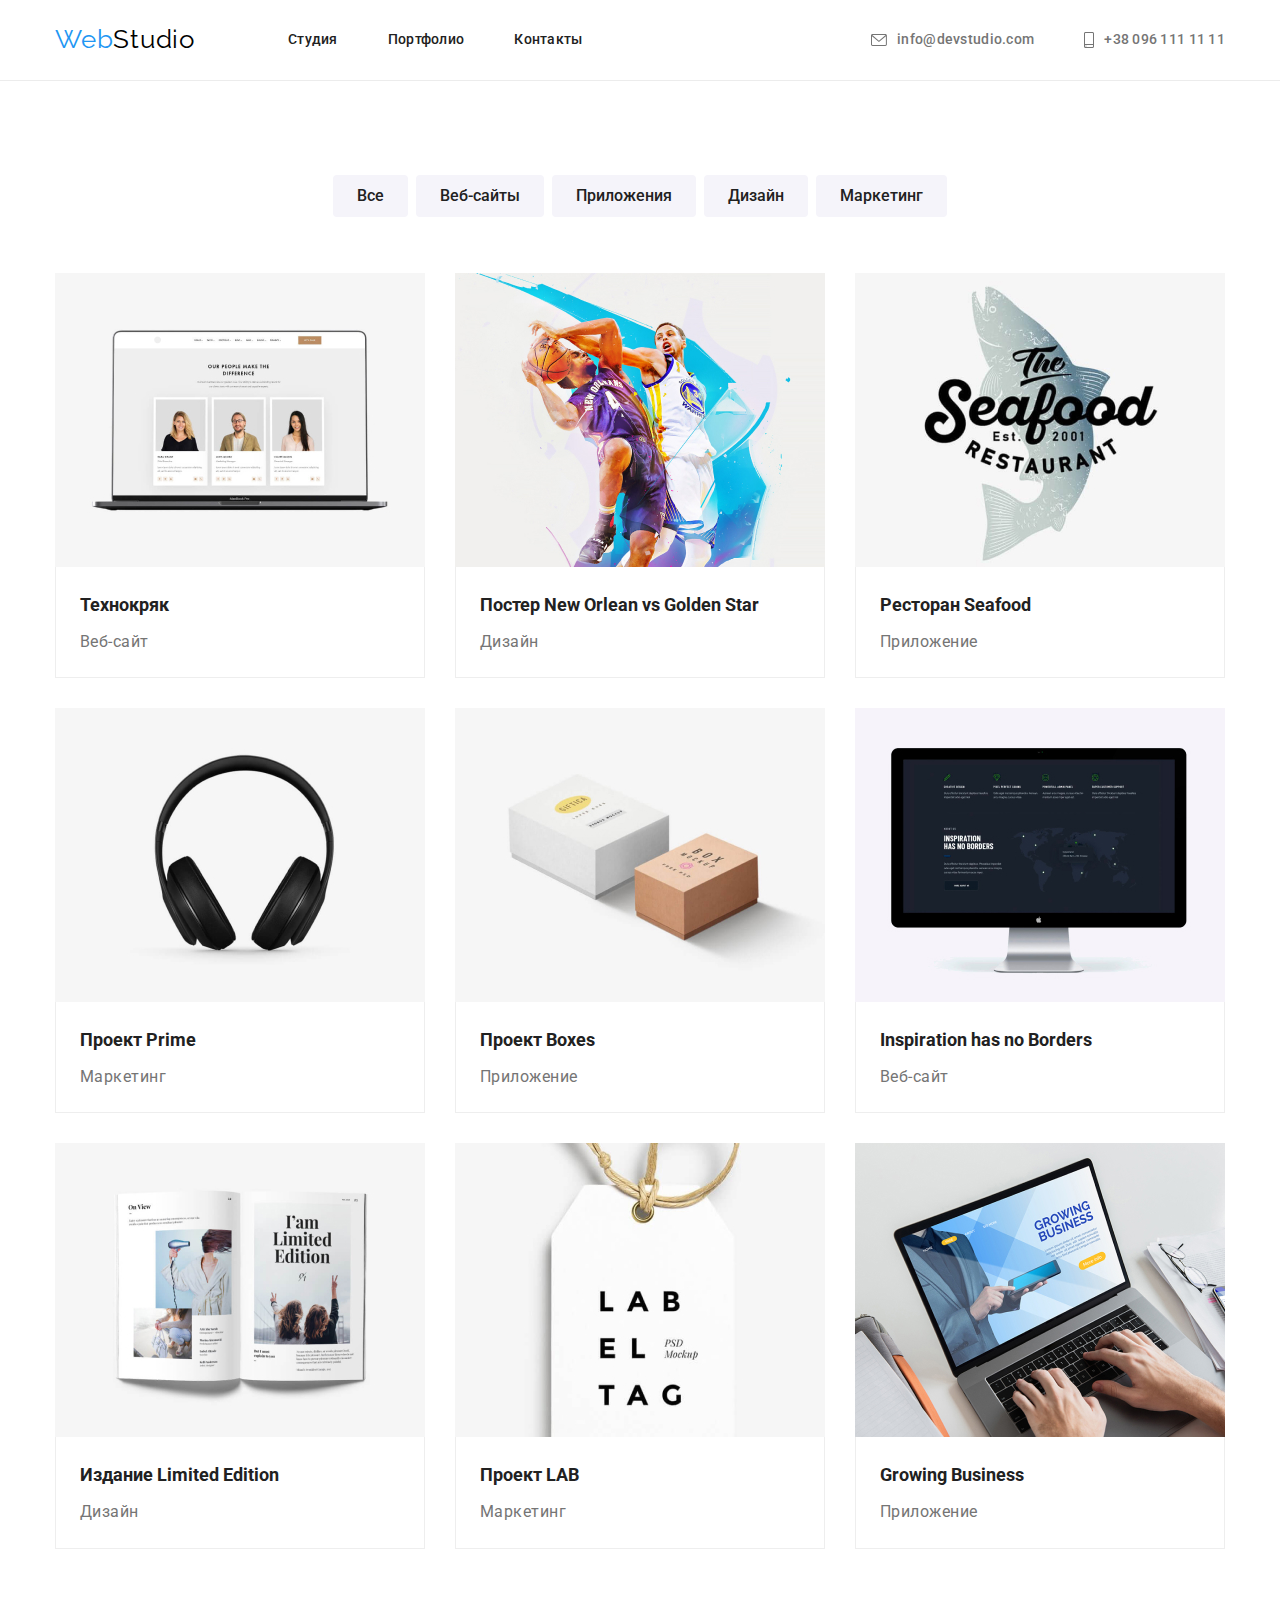
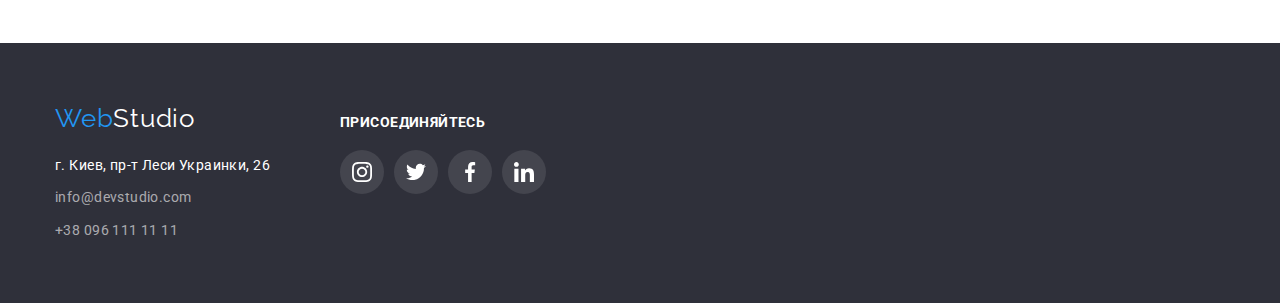
==== portfolio.html @ c4e8975c "старт дз" ====
<!DOCTYPE html>
<html lang="ru">

<head>
  <meta charset="UTF-8" />
  <meta http-equiv="X-UA-Compatible" content="IE=edge" />
  <meta name="viewport" content="width=device-width, initial-scale=1.0" />
  <title>Document</title>
  <link rel="stylesheet" href="https://cdnjs.cloudflare.com/ajax/libs/modern-normalize/1.1.0/modern-normalize.min.css">
  <link rel="preconnect" href="https://fonts.googleapis.com" />
  <link rel="preconnect" href="https://fonts.gstatic.com" crossorigin />
  <link href="https://fonts.googleapis.com/css2?family=Raleway:wght@700&family=Roboto:wght@400;500;700;900&display=swap"
    rel="stylesheet" />
  <link rel="stylesheet" href="./CSS/styles.css" />
</head>
<!-- Хэдер -->
<header class="header">
  <!-- навигация -->
  <div class="container-header">
    <nav class="navigation-main-paige">
      <a class="main-logo" href="./index.html">
        <span class="logo">Web</span><span class="logo-studio">Studio</span></a>
      <ul class="nav-links">
        <li class="item"><a href="/index.html" class="link">Студия</a></li>
        <li class="item"><a href="./portfolio.html" class="link">Портфолио</a></li>
        <li class="item"><a href="" class="link">Контакты</a></li>
      </ul>

      <ul class="contacts-list">
        <li class="item"><a href="mailto:info@devstudio.com" class="contacts">
            <svg class="icon-navigation" width=16px height=12px>
              <use href="./images/icons.svg#icon-envelope"></use>
            </svg> info@devstudio.com</a></li>
        <li class="item"><a href="tel:+380961111111" class="contacts">
            <svg class="icon-navigation" width=10px height=16px>
              <use href="./images/icons.svg#icon-smartphone"></use>
            </svg>+38 096 111 11 11</a></li>
      </ul>
    </nav>
  </div>
</header>
<!--Мэйн-->
<main>
  <!-- Кнопки -->
  <section class="section">
    <div class="container">
      <ul class="button-list">
        <li class="item">
          <button type="button" class="button-navigation">Все</button>
        </li>
        <li class="item">
          <button type="button" class="button-navigation">Веб-сайты</button>
        </li>
        <li class="item">
          <button type="button" class="button-navigation">Приложения</button>
        </li>
        <li class="item">
          <button type="button" class="button-navigation">Дизайн</button>
        </li>
        <li class="item">
          <button type="button" class="button-navigation">Маркетинг</button>
        </li>
      </ul>
    </div>
    <!-- Примеры работ -->
    <div class="container">
      <h1 class="section-title-main">Примеры работ</h1>
      <ul class="portfolio-list">
        <li class="item">
          <a href=""><img class="img-portfolio" src="./images/techokryak.jpg" alt="главная страница веб-сайта"
              width="370" />
          </a>
          <div class="portfolio-text">
            <h2 class="section-title-examples">Технокряк</h2>
            <p class="text-examples">Веб-сайт</p>
          </div>
        </li>
        <li class="item">
          <a href=""><img class="img-portfolio" src="./images/nba.jpg" alt="два баскетболиста борются за мяч"
              width="370" />
          </a>
          <div class="portfolio-text">
            <h2 class="section-title-examples">
              Постер New Orlean vs Golden Star
            </h2>
            <p class="text-examples">Дизайн</p>
          </div>
        </li>
        <li class="item">
          <a href=""><img class="img-portfolio" src="./images/seafood.jpg" alt="логотип ресторана" width="370" /></a>
          <div class="portfolio-text">
            <h2 class="section-title-examples">Ресторан Seafood</h2>
            <p class="text-examples">Приложение</p>
          </div>
        </li>
        <li class="item">
          <a href=""><img class="img-portfolio" src="./images/headphones.jpg" alt="наушники" width="370" /></a>
          <div class="portfolio-text">
            <h2 class="section-title-examples">Проект Prime</h2>
            <p class="text-examples">Маркетинг</p>
          </div>
        </li>
        <li class="item">
          <a href=""><img class="img-portfolio" src="./images/boxes.jpg" alt="белая и коричневая коробка"
              width="370" /></a>
          <div class="portfolio-text">
            <h2 class="section-title-examples">Проект Boxes</h2>
            <p class="text-examples">Приложение</p>
          </div>
        </li>

        <li class="item">
          <a href=""><img class="img-portfolio" src="./images/desktop.jpg" alt="компьютер с запущенным веб-сайтом"
              width="370" /></a>
          <div class="portfolio-text">
            <h2 class="section-title-examples">Inspiration has no Borders</h2>
            <p class="text-examples">Веб-сайт</p>
          </div>
        </li>

        <li class="item">
          <a href=""><img class="img-portfolio" src="./images/book.jpg" alt="книга" width="370" /></a>
          <div class="portfolio-text">
            <h2 class="section-title-examples">Издание Limited Edition</h2>
            <p class="text-examples">Дизайн</p>
          </div>
        </li>
        <li class="item">
          <a href=""><img class="img-portfolio" src="./images/labproject.jpg" alt="белый ярлык с веревкой"
              width="370" /></a>
          <div class="portfolio-text">
            <h2 class="section-title-examples">Проект LAB</h2>
            <p class="text-examples">Маркетинг</p>
          </div>
        </li>
        <li class="item">
          <a href=""><img class="img-portfolio" src="./images/laptop.jpg" alt="работа за ноутбуком" width="370" /></a>
          <div class="portfolio-text">
            <h2 class="section-title-examples">Growing Business</h2>
            <p class="text-examples">Приложение</p>
          </div>
        </li>
      </ul>
    </div>
  </section>
</main>
<!-- футтер -->
<footer class="footer">
  <div class="container-footer">
    <div class="footer-adress">
      <a class="main-logo-footer" href="./index.html">
        <span class="logo">Web</span><span class="logo-studio-footer">Studio</span></a>
      <address class="adress">г. Киев, пр-т Леси Украинки, 26</address>
      <a href="mailto:info@devstudio.com" class="mail-footer">info@devstudio.com</a>
      <a href="tel:+380961111111" class="tel-footer">+38 096 111 11 11</a>
    </div>
    <div class="footer-links">
      <h3 class="section-title-h3 title-links">присоединяйтесь</h3>
      <ul class="list-link-team">
        <li class="link-team">
          <a href="" class="icon-link-footer">
            <svg class="link-icon">
              <use href="./images/icons.svg#icon-instagram"></use>
            </svg>
          </a>
        </li>
        <li class="link-team">
          <a href="" class="icon-link-footer">
            <svg class="link-icon">
              <use href="./images/icons.svg#icon-twitter"></use>
            </svg>
          </a>
        </li>
        <li class="link-team">
          <a href="" class="icon-link-footer">
            <svg class="link-icon">
              <use href="./images/icons.svg#icon-facebook"></use>
            </svg>
          </a>
        </li>
        <li class="link-team">
          <a href="" class="icon-link-footer">
            <svg class="link-icon">
              <use href="./images/icons.svg#icon-linkedin"></use>
            </svg>
          </a>
        </li>
      </ul>
    </div>
  </div>
</footer>
</body>

</html>
---- CSS/styles.css ----
:root {
  --pirimary-text-color: #757575;
  --title-text-color: #212121;
  --accent-text-color: #2196f3;
  --contacts-footer-color: #ffffff 60 %;
  --adress-color: #fff;
}

.body {
  font-family: Roboto, sans-serif;
  background-color: #ffffff;
  color: var(--pirimary-text-color);
}

/* Header */
/* Logo */

.main-logo {
  text-decoration: none;
}

.main-logo-footer {
  text-decoration: none;
  margin-bottom: 20px;
}

.logo {
  font-family: Raleway, sans-serif;
  font-size: 26px;
  line-height: 31px;
  letter-spacing: 0.03em;
  text-decoration: none;
  color: var(--accent-text-color);
}

.logo-studio {
  font-family: Raleway, sans-serif;
  font-size: 26px;
  line-height: 31px;
  letter-spacing: 0.03em;
  color: #000000;
}

.logo-studio-footer {
  font-family: Raleway, sans-serif;
  font-size: 26px;
  line-height: 31px;
  letter-spacing: 0.03em;
  color: #fff;
}

ul {
  list-style: none;
}

/* Навигация */

.navigation-main-paige {
  display: flex;
  align-items: center;
}

.container-header {
  margin-left: auto;
  margin-right: auto;
  width: 1200px;
  padding: 0 15px;
}

.header {
  border-bottom: 1px solid #ececec;
}

.nav-links {
  display: flex;
  margin-left: 93px;
  margin-top: 0px;
  margin-bottom: 0px;
  padding: 0px;
}

.nav-links .item:not(:last-child) {
  margin-right: 50px;
}

.nav-links .link {
  display: block;
  padding-top: 32px;
  padding-bottom: 32px;
}

.link {
  font-family: Roboto;
  font-weight: 500;
  font-size: 14px;
  line-height: 1.14;
  letter-spacing: 0.02em;
  text-decoration: none;
  color: var(--title-text-color);
}

.link:hover,
.link:focus {
  color: var(--accent-text-color);
}

.contacts:hover,
.contacts:focus {
  color: var(--accent-text-color);
}

.contacts-list {
  display: flex;
  margin-left: auto;
  padding: 0px;
}

.contacts-list .item:not(:last-child) {
  margin-right: 50px;
}

.contacts-list .item {
  display: flex;
  align-items: center;
  margin-left: auto;
}

.contacts-list .item .icon-navigation {
  margin-right: 10px;
  fill: var(--pirimary-text-color);
}

.contacts-list .item .contacts .icon-navigation:hover {
  fill: var(--accent-text-color);
  cursor: pointer;
}

.contacts:hover .icon-navigation,
.contacts:focus .icon-navigation {
  fill: var(--accent-text-color);
}

.contacts {
  display: flex;
  align-items: center;
  font-family: Roboto;
  font-weight: 500;
  font-size: 14px;
  line-height: 1.14;
  letter-spacing: 0.02em;
  text-decoration: none;
  color: var(--pirimary-text-color);
}

/* Hero */

.hero {
  padding-top: 200px;
  padding-bottom: 200px;
  margin-left: auto;
  margin-right: auto;

  text-align: center;

  background-color: #2f303a;
  background-image: linear-gradient(
      to right,
      rgba(47, 48, 58, 0.4),
      rgba(47, 48, 58, 0.4)
    ),
    url(../images/hero_bg.jpg);
  background-size: cover;
  background-repeat: no-repeat;

  max-width: 1600px;
  height: 600px;
}

.hero-title {
  font-family: Roboto;
  font-weight: 900;
  font-size: 44px;
  line-height: 1.36;
  letter-spacing: 0.06em;
  text-transform: uppercase;
  color: #fff;

  margin-top: 0px;
  margin-bottom: 30px;
}

.button-hero {
  width: 200px;
  height: 50px;
  font-family: Roboto;
  font-style: normal;
  font-weight: bold;
  font-size: 16px;
  line-height: 1.8;
  align-items: center;
  letter-spacing: 0.06em;
  cursor: pointer;
  color: #ffffff;
  background-color: var(--accent-text-color);
  border-radius: 4px;
  border-color: transparent;
}

/* секкции */
/* наши преймущества */

.section {
  padding-top: 94px;
  padding-bottom: 94px;
}

.section-title-h3 {
  font-family: Roboto;
  font-weight: bold;
  font-size: 14px;
  line-height: 1.1;
  letter-spacing: 0.03em;
  text-transform: uppercase;
  color: var(--title-text-color);
  margin-top: 0px;
  margin-bottom: 10px;
}

.text-advantages {
  font-family: Roboto;
  font-weight: normal;
  font-size: 14px;
  line-height: 1.7;
  letter-spacing: 0.03em;
  color: var(--pirimary-text-color);
  margin: 0px;
}

.section-advantages {
  padding-top: 94px;
  padding-bottom: 94px;
}

.feature-list {
  display: flex;
  padding-left: 0px;
}

.feature-list .item {
  width: 270px;
  height: 101px;
}

.feature-list .item:not(:last-child) {
  margin-right: 30px;
}

.advantages-list {
  display: flex;
  width: 270px;
  height: 120px;
  background-color: #f5f4fa;
  align-items: center;
  justify-content: space-around;
  border-radius: 4px;
}

.container-advantages {
  display: flex;
  justify-content: space-between;
  margin-bottom: 30px;
}

.container-advantages .icon {
  background-color: #f5f4fa;
  border-radius: 4px;
  align-items: center;
}

/* Чем мы занимаемся */

.section-examples {
  padding-bottom: 94px;
}

.section-title-h2 {
  font-family: Roboto;
  font-weight: bold;
  font-size: 36px;
  line-height: 1.2;
  text-align: center;
  letter-spacing: 0.03em;
  color: var(--title-text-color);
  margin-top: 0px;
  margin-bottom: 50px;
}

.exemples-list {
  display: flex;
}

.exemples-list .item:not(:last-child) {
  margin-right: 30px;
}

.container-exemples {
  margin-left: auto;
  margin-right: auto;
  width: 1200px;
  padding: 0 15px;
}

.img {
  display: block;
}

/* наша команда */

.img-team {
  display: block;
}

.section-title-main-team {
  font-family: Roboto;
  font-weight: bold;
  font-size: 36px;
  line-height: 1.2;
  text-align: center;
  letter-spacing: 0.03em;
  color: var(--title-text-color);
  margin-top: 0px;
  margin-bottom: 50px;
}

.section-title-team {
  font-family: Roboto;
  font-weight: 500;
  font-size: 16px;
  line-height: 1.2;
  letter-spacing: 0.03em;
  color: var(--title-text-color);
  text-align: center;
  margin-top: 0px;
  margin-bottom: 10px;
}

.team-description {
  padding-top: 30px;
  padding-bottom: 30px;
}

.text-team {
  font-family: Roboto;
  font-weight: normal;
  font-size: 16px;
  line-height: 1.2;
  letter-spacing: 0.03em;
  color: var(--pirimary-text-color);
  text-align: center;
  margin: 0px;
}

.text {
  color: var(--pirimary-text-color);
  margin-bottom: 0px;
}

.container-team {
  margin-left: auto;
  margin-right: auto;
  width: 1200px;
  padding-left: 15px;
  padding-right: 15px;
}

.section-team {
  padding-top: 94px;
  padding-bottom: 94px;
  background-color: #f5f4fa;
}

.team-list {
  display: flex;
}

.team-list .item:not(:last-child) {
  margin-right: 30px;
}

.team-list .item {
  width: 270px;
  background-color: var(--adress-color);
  box-shadow: 0px 1px 3px rgba(0, 0, 0, 0.12), 0px 1px 1px rgba(0, 0, 0, 0.14),
    0px 2px 1px rgba(0, 0, 0, 0.2);
  border-radius: 0px 0px 4px 4px;
}

.list-link-team {
  padding-top: 16px;
  display: flex;
  justify-content: center;
}

.link-team {
  margin-right: 10px;
}

.icon-link-team {
  display: flex;
  justify-content: space-around;
  align-items: center;
  color: #afb1b8;
  width: 44px;
  height: 44px;
}

.link-icon {
  fill: currentColor;
  width: 20px;
  height: 20px;
}

.icon-link-team:hover,
.icon-link-team:focus {
  background-color: var(--accent-text-color);
  cursor: pointer;
  border-radius: 50%;
}

.link-icon:hover,
.link-icon:focus {
  fill: #fff;
}

.icon-link-team:hover .link-icon,
.icon-link-team:focus .link-icon {
  fill: #fff;
}

/* Постоянные клиенты */

.cients {
  display: flex;
  align-items: center;
  justify-content: center;
}

.clients-link {
  display: flex;
  align-items: center;
  justify-content: space-around;

  width: 170px;
  height: 92px;
  border: solid 1px #afb1b8;
  border-radius: 4px;
}

.clients-list {
  margin-right: 30px;
}

.clients-list:last-child {
  margin-right: 0px;
}

.clients-logo {
  fill: #afb1b8;
}

.clients-logo:hover {
  fill: var(--accent-text-color);
}

.clients-link:hover {
  background-color: var(--adress-color);
  border: solid 1px #2196f3;
}

.clients-link:hover .clients-logo,
.clients-link:focus .clients-logo {
  fill: #2196f3;
}

/* Кнопки */

.button-navigation {
  padding: 6px 22px;
  font-family: Roboto;
  font-style: normal;
  font-weight: 500;
  font-size: 16px;
  line-height: 1.6;
  letter-spacing: 3%;
  cursor: pointer;
  color: var(--title-text-color);
  background-color: #f5f4fa;
  border-radius: 4px;
  border-color: transparent;
}

.button-list {
  display: flex;
  justify-content: center;
}

.button-list .item:not(:last-child) {
  margin-right: 8px;
}

.button-navigation:hover,
.button-navigation:focus {
  color: #ffffff;
  background-color: var(--accent-text-color);
}

/* примеры работ */

.section-title-main {
  display: none;
  margin-top: 0px;
}

.section-title-examples {
  padding-bottom: 4px;
  margin: 0px;
  font-family: Roboto;
  font-weight: bold;
  font-size: 18px;
  line-height: 2;
  letter-spacing: 6%;
  color: var(--title-text-color);
}

.text-examples {
  padding-top: 0px;
  margin: 0px;

  font-family: Roboto;
  font-weight: normal;
  font-size: 16px;
  line-height: 1.9;
  letter-spacing: 0.03em;
  color: var(--pirimary-text-color);
}

.img-portfolio {
  display: block;
  width: 100%;
  height: auto;
}

.portfolio-text {
  padding-top: 20px;
  padding-bottom: 20px;
  padding-left: 24px;
  padding-right: 24px;
  border: 1px solid #eeeeee;
  border-top: none;
}

.portfolio-list {
  margin-top: 56px;
  display: flex;
  flex-wrap: wrap;
}

.portfolio-list .item {
  width: calc((100% - 60px) / 3);
  margin-right: 30px;
  margin-top: 30px;
}

.portfolio-list .item:nth-child(3n) {
  margin-right: 0px;
}

.portfolio-list .item:nth-child(-n + 3) {
  margin-top: 0px;
}

.portfolio-list .item:hover,
.portfolio-list .item:focus {
  cursor: pointer;
  border: 1px solid #eeeeee;
  box-sizing: border-box;
  box-shadow: 0px 1px 1px rgba(0, 0, 0, 0.12), 0px 4px 4px rgba(0, 0, 0, 0.06),
    1px 4px 6px rgba(0, 0, 0, 0.16);
}

/* footer */

.mail-footer {
  display: block;
  margin-bottom: 9px;
  font-family: Roboto;
  font-weight: normal;
  font-size: 14px;
  line-height: 1.7;
  letter-spacing: 0.03em;
  text-decoration: none;
  color: rgba(255, 255, 255, 0.6);
}

.tel-footer {
  display: block;
  font-family: Roboto;
  font-weight: normal;
  font-size: 14px;
  line-height: 1.7;
  letter-spacing: 0.03em;
  text-decoration: none;
  color: rgba(255, 255, 255, 0.6);
}

.adress {
  font-style: normal;
  font-weight: normal;
  font-family: Roboto;
  font-size: 14px;
  line-height: 1.7;
  letter-spacing: 0.03em;
  color: var(--adress-color);
  margin-top: 20px;
  margin-bottom: 9px;
}

.footer {
  background-color: #2f303a;
  padding-top: 60px;
  padding-bottom: 60px;
}

.container {
  margin-left: auto;
  margin-right: auto;
  width: 1200px;
  padding: 0px 15px;
}

.container-footer {
  display: flex;
  justify-items: center;
  align-items: baseline;
  margin-left: auto;
  margin-right: auto;
  width: 1200px;
  padding: 0px 15px;
}

ul {
  padding-left: 0px;
  margin-top: 0;
  margin-bottom: 0px;
}

.footer-links {
  display: flex;
  flex-direction: column;
  align-items: flex-start;
}

.title-links {
  display: flex;
  color: #fff;
  margin-bottom: 20px;
}

.footer-adress {
  margin-right: 70px;
}

.list-link-team {
  padding: 0px;
}

.icon-link-footer {
  display: flex;
  justify-content: center;
  align-items: center;
  border: 1px solid transparent;
  border-radius: 50%;
  width: 44px;
  height: 44px;
  color: #fff;
  background-color: rgba(255, 255, 255, 0.1);
}

.icon-link-footer:hover,
.icon-link-footer:focus {
  background-color: var(--accent-text-color);
  cursor: pointer;
  border-radius: 50%;
}

.icon-link-footer:hover .link-icon {
  fill: #fff;
}

.link-team-footer {
  background-color: rgba(255, 255, 255, 0, 1);
}
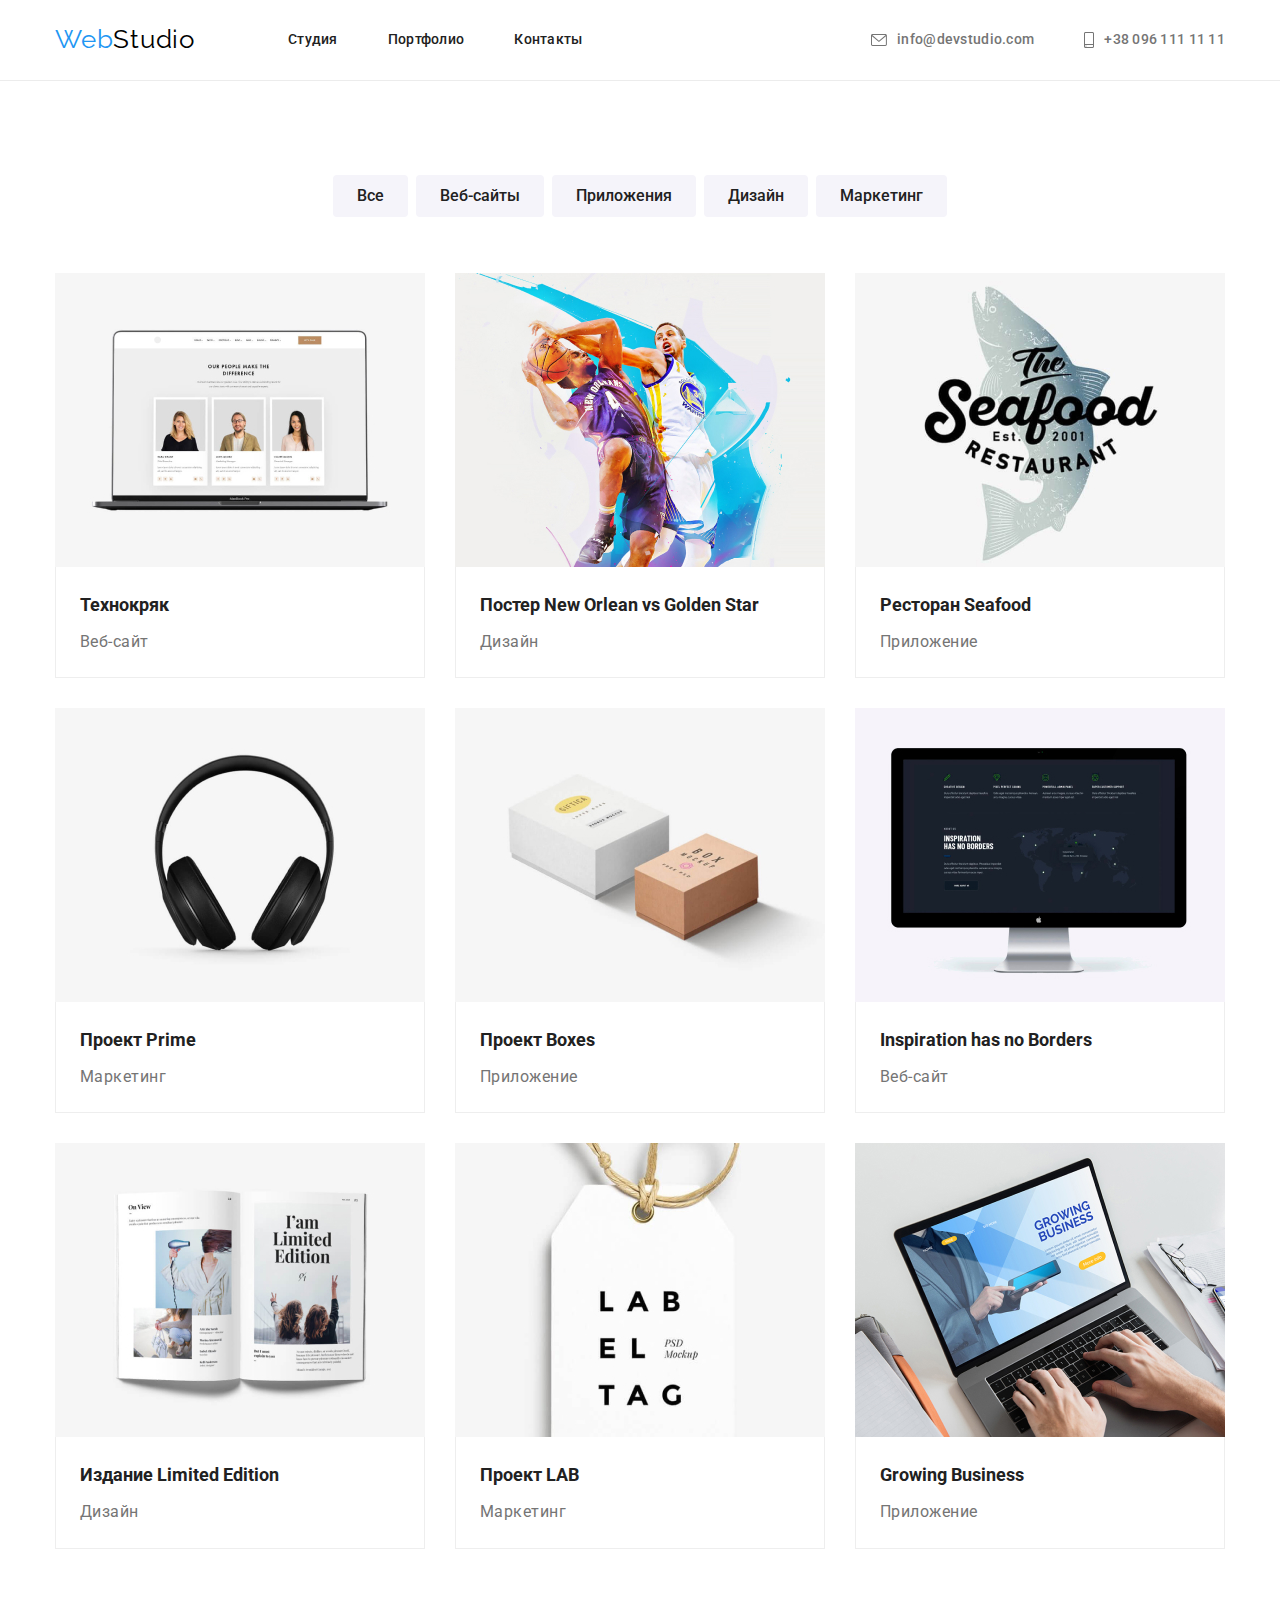
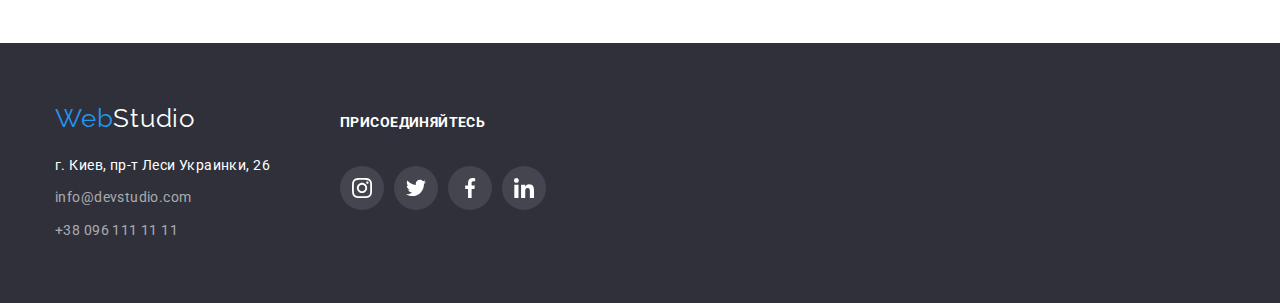
==== commit 4a211cb6: "добавлено модальное окно" ====
--- a/portfolio.html
+++ b/portfolio.html
@@ -67,13 +67,19 @@
       <h1 class="section-title-main">Примеры работ</h1>
       <ul class="portfolio-list">
         <li class="item">
-          <a href=""><img class="img-portfolio" src="./images/techokryak.jpg" alt="главная страница веб-сайта"
-              width="370" />
-          </a>
-          <div class="portfolio-text">
-            <h2 class="section-title-examples">Технокряк</h2>
-            <p class="text-examples">Веб-сайт</p>
-          </div>
+          <div class="thumb">
+            <a href=""><img class="img-portfolio" src="./images/techokryak.jpg" alt="главная страница веб-сайта"
+                width="370" />
+            </a>
+              <div class="overlay">
+                  <p class="overlay-text">Технокряк это современная площадка распространения коронавируса. Компании используют эту платформу для цифрового шпионажа и атак на защищённые сервера конкурентов.
+                  </p>
+              </div>
+          </div>
+            <div class="portfolio-text">
+              <h2 class="section-title-examples">Технокряк</h2>
+              <p class="text-examples">Веб-сайт</p>
+            </div>
         </li>
         <li class="item">
           <a href=""><img class="img-portfolio" src="./images/nba.jpg" alt="два баскетболиста борются за мяч"
--- a/CSS/styles.css
+++ b/CSS/styles.css
@@ -312,6 +312,39 @@
 
 .img {
   display: block;
+}
+
+.exemples-list .item{
+  position: relative;
+}
+
+.exemples-box{
+  position: absolute;
+  width: 100%;
+  height: 70px;
+  bottom: 0;
+  background-color: rgba(47, 48, 58, 0.8);
+
+}
+
+.examples-text{
+  display: flex;
+  justify-content: center;
+  margin: 0px;
+  padding-top: 27px;
+  padding-bottom: 27px;
+  
+  
+
+  font-style: normal;
+  font-weight: bold;
+  font-size: 14px;
+  line-height: 1.14;
+  letter-spacing: 0.03em;
+  text-transform: uppercase;
+  text-align: center;
+  color: #fff;
+  
 }
 
 /* наша команда */
@@ -588,6 +621,42 @@
     1px 4px 6px rgba(0, 0, 0, 0.16);
 }
 
+.thumb{
+  position: relative;
+}
+
+.overlay{
+  display: inline-block;
+  position: absolute;
+  opacity: 0;
+  top: 0;
+  left: 0;
+  content: '';
+  width: 100%;
+  height: 100%;
+  background-color: rgba(33, 150, 243, 0.9)
+  
+}
+
+.overlay-text{
+  margin: 0px;
+  padding: 63px 24px;
+  font-family: Roboto;
+  font-weight: normal;
+  font-size: 18px;
+  line-height: 1.5;
+  letter-spacing: 3%;
+  color: var(--adress-color);
+}
+
+.portfolio-list:hover .item .overlay{
+  opacity: 1;
+}
+
+.overlay:focus{
+  opacity: 1;
+}
+
 /* footer */
 
 .mail-footer {
@@ -670,8 +739,9 @@
   margin-right: 70px;
 }
 
-.list-link-team {
+.list-link-team-footer {
   padding: 0px;
+  display: flex;
 }
 
 .icon-link-footer {
@@ -700,3 +770,54 @@
 .link-team-footer {
   background-color: rgba(255, 255, 255, 0, 1);
 }
+
+/* Модальное окно */
+
+.backdrop{
+  position: fixed;
+  top: 0;
+  left: 0;
+  
+  width: 100%;
+  height: 100%;
+
+  background-color: rgba(0, 0, 0, 0.1);
+  
+}
+
+.backdrop.is-hidden{
+  opacity: 0;
+  pointer-events: none;
+}
+
+.modal{
+  position: absolute;
+  top: 50%;
+  left: 50%;
+  transform: translate(-50%, -50%);
+  
+  width: 528px;
+  height: 581px;
+  background-color: #fff;
+  border-radius: 4px;
+}
+
+.btn-close{
+  position: absolute;
+  bottom: 100%;
+  left: 100%;
+  transform: translate(-120%, 120% );
+  
+  margin: 0px;
+  padding: 0px;
+  border: 0px;
+  
+  width: 30px;
+  height: 30px;
+  background-color: #fff;
+}
+
+.btn-close-img{
+  fill: #fff;
+  stroke:  rgba(0, 0, 0, 0.1);
+}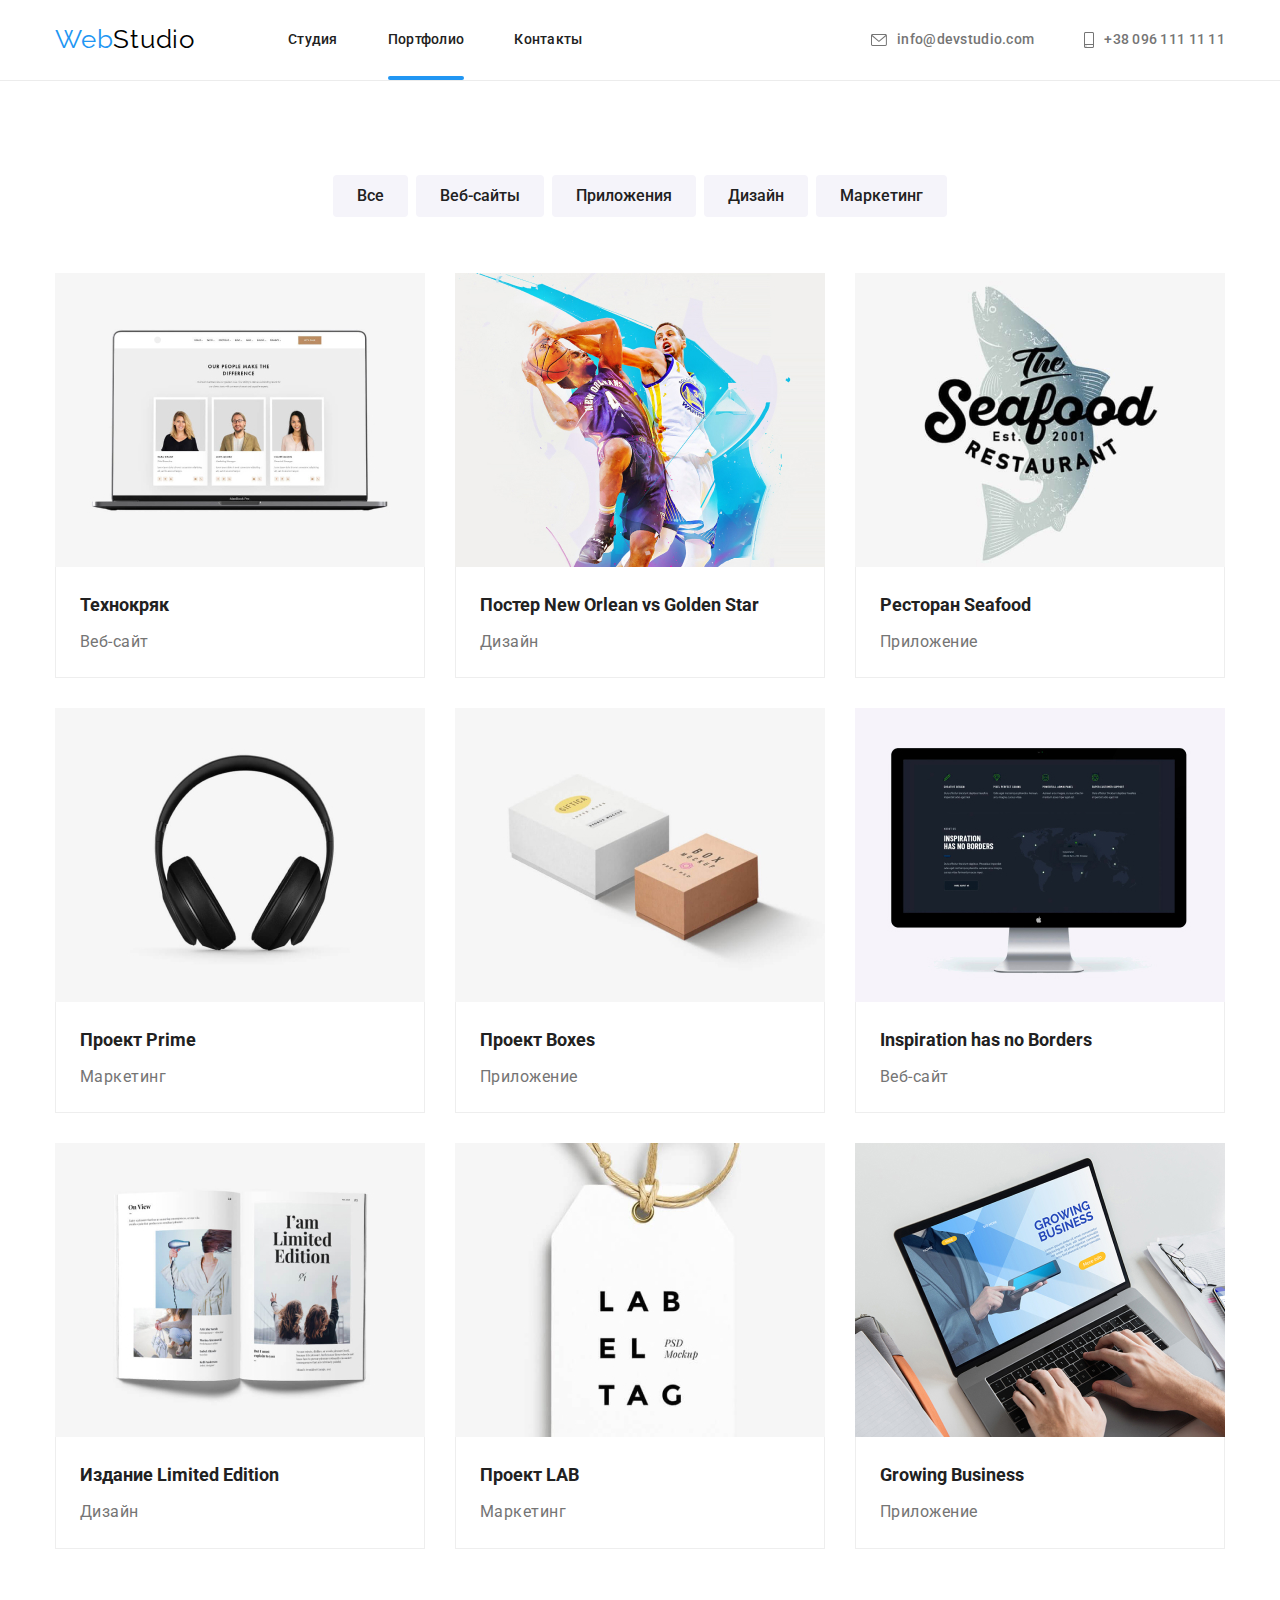
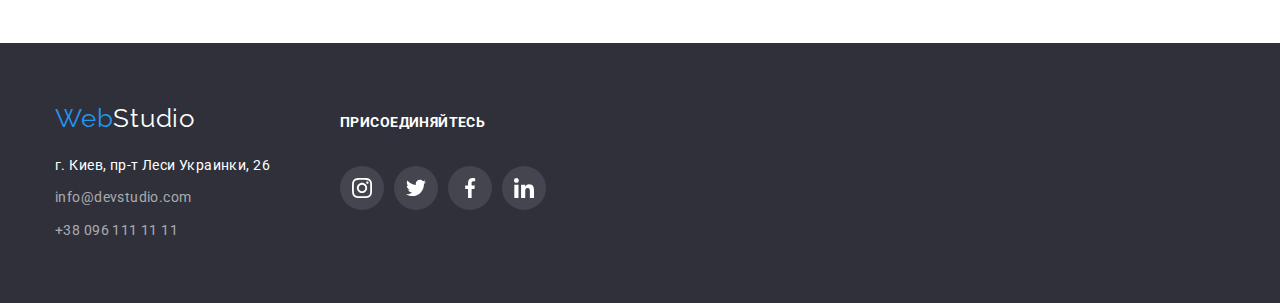
==== commit ac0f0897: "финал ДЗ5" ====
--- a/portfolio.html
+++ b/portfolio.html
@@ -21,8 +21,8 @@
       <a class="main-logo" href="./index.html">
         <span class="logo">Web</span><span class="logo-studio">Studio</span></a>
       <ul class="nav-links">
-        <li class="item"><a href="/index.html" class="link">Студия</a></li>
-        <li class="item"><a href="./portfolio.html" class="link">Портфолио</a></li>
+        <li class="item"><a href="./index.html" class="link">Студия</a></li>
+        <li class="item"><a href="./portfolio.html" class="link current-link">Портфолио</a></li>
         <li class="item"><a href="" class="link">Контакты</a></li>
       </ul>
 
@@ -82,9 +82,15 @@
             </div>
         </li>
         <li class="item">
-          <a href=""><img class="img-portfolio" src="./images/nba.jpg" alt="два баскетболиста борются за мяч"
-              width="370" />
-          </a>
+          <div class="thumb">
+            <a href=""><img class="img-portfolio" src="./images/nba.jpg" alt="два баскетболиста борются за мяч"
+                width="370" />
+            </a>
+              <div class="overlay">
+                  <p class="overlay-text">Технокряк это современная площадка распространения коронавируса. Компании используют эту платформу для цифрового шпионажа и атак на защищённые сервера конкурентов.
+                  </p>
+              </div>
+          </div>
           <div class="portfolio-text">
             <h2 class="section-title-examples">
               Постер New Orlean vs Golden Star
@@ -93,22 +99,40 @@
           </div>
         </li>
         <li class="item">
-          <a href=""><img class="img-portfolio" src="./images/seafood.jpg" alt="логотип ресторана" width="370" /></a>
+          <div class="thumb">
+            <a href=""><img class="img-portfolio" src="./images/seafood.jpg" alt="логотип ресторана" width="370" /></a>
+              <div class="overlay">
+                  <p class="overlay-text">Технокряк это современная площадка распространения коронавируса. Компании используют эту платформу для цифрового шпионажа и атак на защищённые сервера конкурентов.
+                  </p>
+              </div>
+          </div>
           <div class="portfolio-text">
             <h2 class="section-title-examples">Ресторан Seafood</h2>
             <p class="text-examples">Приложение</p>
           </div>
         </li>
         <li class="item">
-          <a href=""><img class="img-portfolio" src="./images/headphones.jpg" alt="наушники" width="370" /></a>
+          <div class="thumb">
+            <a href=""><img class="img-portfolio" src="./images/headphones.jpg" alt="наушники" width="370" /></a>
+             <div class="overlay">
+                  <p class="overlay-text">Технокряк это современная площадка распространения коронавируса. Компании используют эту платформу для цифрового шпионажа и атак на защищённые сервера конкурентов.
+                  </p>
+            </div>
+          </div>
           <div class="portfolio-text">
             <h2 class="section-title-examples">Проект Prime</h2>
             <p class="text-examples">Маркетинг</p>
           </div>
         </li>
         <li class="item">
-          <a href=""><img class="img-portfolio" src="./images/boxes.jpg" alt="белая и коричневая коробка"
+          <div class="thumb">
+            <a href=""><img class="img-portfolio" src="./images/boxes.jpg" alt="белая и коричневая коробка"
               width="370" /></a>
+              <div class="overlay">
+                  <p class="overlay-text">Технокряк это современная площадка распространения коронавируса. Компании используют эту платформу для цифрового шпионажа и атак на защищённые сервера конкурентов.
+                  </p>
+              </div>
+          </div>
           <div class="portfolio-text">
             <h2 class="section-title-examples">Проект Boxes</h2>
             <p class="text-examples">Приложение</p>
@@ -116,8 +140,14 @@
         </li>
 
         <li class="item">
-          <a href=""><img class="img-portfolio" src="./images/desktop.jpg" alt="компьютер с запущенным веб-сайтом"
+          <div class="thumb">
+            <a href=""><img class="img-portfolio" src="./images/desktop.jpg" alt="компьютер с запущенным веб-сайтом"
               width="370" /></a>
+               <div class="overlay">
+                  <p class="overlay-text">Технокряк это современная площадка распространения коронавируса. Компании используют эту платформу для цифрового шпионажа и атак на защищённые сервера конкурентов.
+                  </p>
+              </div>
+          </div>
           <div class="portfolio-text">
             <h2 class="section-title-examples">Inspiration has no Borders</h2>
             <p class="text-examples">Веб-сайт</p>
@@ -125,22 +155,40 @@
         </li>
 
         <li class="item">
-          <a href=""><img class="img-portfolio" src="./images/book.jpg" alt="книга" width="370" /></a>
+          <div class="thumb">
+            <a href=""><img class="img-portfolio" src="./images/book.jpg" alt="книга" width="370" /></a>
+              <div class="overlay">
+                  <p class="overlay-text">Технокряк это современная площадка распространения коронавируса. Компании используют эту платформу для цифрового шпионажа и атак на защищённые сервера конкурентов.
+                  </p>
+              </div>
+            </div>
           <div class="portfolio-text">
             <h2 class="section-title-examples">Издание Limited Edition</h2>
             <p class="text-examples">Дизайн</p>
           </div>
         </li>
         <li class="item">
-          <a href=""><img class="img-portfolio" src="./images/labproject.jpg" alt="белый ярлык с веревкой"
+          <div class="thumb">
+            <a href=""><img class="img-portfolio" src="./images/labproject.jpg" alt="белый ярлык с веревкой"
               width="370" /></a>
+               <div class="overlay">
+                  <p class="overlay-text">Технокряк это современная площадка распространения коронавируса. Компании используют эту платформу для цифрового шпионажа и атак на защищённые сервера конкурентов.
+                  </p>
+              </div>
+          </div>
           <div class="portfolio-text">
             <h2 class="section-title-examples">Проект LAB</h2>
             <p class="text-examples">Маркетинг</p>
           </div>
         </li>
         <li class="item">
-          <a href=""><img class="img-portfolio" src="./images/laptop.jpg" alt="работа за ноутбуком" width="370" /></a>
+          <div class="thumb">
+            <a href=""><img class="img-portfolio" src="./images/laptop.jpg" alt="работа за ноутбуком" width="370" /></a>
+              <div class="overlay">
+                  <p class="overlay-text">Технокряк это современная площадка распространения коронавируса. Компании используют эту платформу для цифрового шпионажа и атак на защищённые сервера конкурентов.
+                  </p>
+              </div>
+          </div>
           <div class="portfolio-text">
             <h2 class="section-title-examples">Growing Business</h2>
             <p class="text-examples">Приложение</p>
--- a/CSS/styles.css
+++ b/CSS/styles.css
@@ -79,6 +79,24 @@
   padding: 0px;
 }
 
+.nav-links .item{
+  position: relative;
+}
+
+.item .current-link::after{
+  content: "";
+  
+  position: absolute;
+  bottom: 0px;
+  left: 0;
+  
+  width: 100%;
+  height: 4px;
+
+  background-color: var(--accent-text-color);
+  border-radius: 2px;
+}
+
 .nav-links .item:not(:last-child) {
   margin-right: 50px;
 }
@@ -102,11 +120,13 @@
 .link:hover,
 .link:focus {
   color: var(--accent-text-color);
+  transition: 250ms cubic-bezier(0.4, 0, 0.2, 1);
 }
 
 .contacts:hover,
 .contacts:focus {
   color: var(--accent-text-color);
+  transition: 250ms cubic-bezier(0.4, 0, 0.2, 1);
 }
 
 .contacts-list {
@@ -138,6 +158,7 @@
 .contacts:hover .icon-navigation,
 .contacts:focus .icon-navigation {
   fill: var(--accent-text-color);
+  transition: 250ms cubic-bezier(0.4, 0, 0.2, 1);
 }
 
 .contacts {
@@ -206,6 +227,12 @@
   border-color: transparent;
 }
 
+.button-hero:hover,
+.button-hero:focus{
+  background-color: #188CE8;
+  transition: 250ms cubic-bezier(0.4, 0, 0.2, 1);
+}
+
 /* секкции */
 /* наши преймущества */
 
@@ -468,6 +495,7 @@
 .icon-link-team:hover .link-icon,
 .icon-link-team:focus .link-icon {
   fill: #fff;
+  transition: 250ms cubic-bezier(0.4, 0, 0.2, 1);
 }
 
 /* Постоянные клиенты */
@@ -513,6 +541,7 @@
 .clients-link:hover .clients-logo,
 .clients-link:focus .clients-logo {
   fill: #2196f3;
+  transition: 250ms cubic-bezier(0.4, 0, 0.2, 1);
 }
 
 /* Кнопки */
@@ -545,6 +574,7 @@
 .button-navigation:focus {
   color: #ffffff;
   background-color: var(--accent-text-color);
+  transition: 250ms cubic-bezier(0.4, 0, 0.2, 1);
 }
 
 /* примеры работ */
@@ -619,22 +649,30 @@
   box-sizing: border-box;
   box-shadow: 0px 1px 1px rgba(0, 0, 0, 0.12), 0px 4px 4px rgba(0, 0, 0, 0.06),
     1px 4px 6px rgba(0, 0, 0, 0.16);
+  transition: 250ms cubic-bezier(0.4, 0, 0.2, 1);
+  
+}
+
+.item:hover .overlay,
+.item:focus .overlay{
+  transform: translateY(-100%);
 }
 
 .thumb{
   position: relative;
+  overflow: hidden;
 }
 
 .overlay{
   display: inline-block;
   position: absolute;
-  opacity: 0;
-  top: 0;
-  left: 0;
-  content: '';
+  opacity: 1;
+  bottom: -100%;
   width: 100%;
   height: 100%;
-  background-color: rgba(33, 150, 243, 0.9)
+  transition: 250ms cubic-bezier(0.4, 0, 0.2, 1);
+  background-color: rgba(33, 150, 243, 0.9);
+  
   
 }
 
@@ -647,15 +685,9 @@
   line-height: 1.5;
   letter-spacing: 3%;
   color: var(--adress-color);
-}
-
-.portfolio-list:hover .item .overlay{
-  opacity: 1;
-}
-
-.overlay:focus{
-  opacity: 1;
-}
+  
+}
+
 
 /* footer */
 
@@ -761,6 +793,7 @@
   background-color: var(--accent-text-color);
   cursor: pointer;
   border-radius: 50%;
+  transition: 250ms cubic-bezier(0.4, 0, 0.2, 1);
 }
 
 .icon-link-footer:hover .link-icon {
@@ -782,24 +815,35 @@
   height: 100%;
 
   background-color: rgba(0, 0, 0, 0.1);
+
+  opacity: 1;
+  transition: opacity 250ms cubic-bezier(0.4, 0, 0.2, 1);
   
 }
 
 .backdrop.is-hidden{
   opacity: 0;
   pointer-events: none;
+}
+
+.backdrop.is-hidden .modal{
+  transform: translate(-50%, -50%) scale(0.9);
+  transition: transform 250ms cubic-bezier(0.4, 0, 0.2, 1);
+
 }
 
 .modal{
   position: absolute;
   top: 50%;
   left: 50%;
-  transform: translate(-50%, -50%);
   
   width: 528px;
   height: 581px;
   background-color: #fff;
   border-radius: 4px;
+
+  transform: translate(-50%, -50%) scale(1);
+  transition: transform 250ms cubic-bezier(0.4, 0, 0.2, 1);
 }
 
 .btn-close{
@@ -815,9 +859,12 @@
   width: 30px;
   height: 30px;
   background-color: #fff;
+  cursor: pointer;
+  
 }
 
 .btn-close-img{
   fill: #fff;
   stroke:  rgba(0, 0, 0, 0.1);
+  
 }